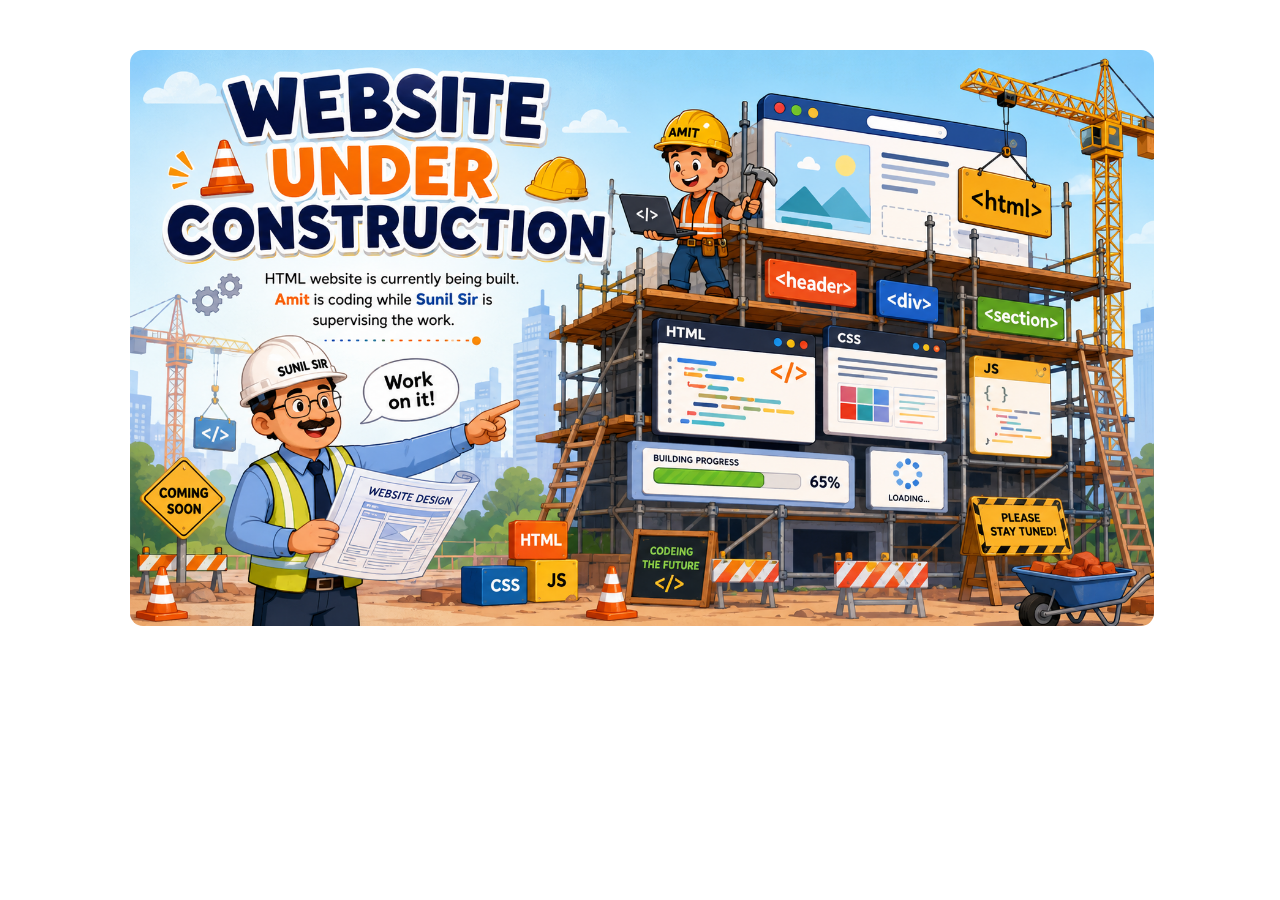
==== index.html @ 1afaa18f "Add files via upload" ====
<!DOCTYPE html>
<html lang="en">
<head>
    <meta charset="UTF-8">
    <meta name="viewport" content="width=device-width, initial-scale=1.0">
    <title>Document</title>
</head>
<style>
    *{
        margin: 0%;
        padding: 0%;
        text-decoration: none;
        box-sizing: border-box;
    }
    img{
        width: 80%;
        margin: 50px 0px 0px 130px;
        border-radius: 13px;
    }
</style>
<img src="images/sunil sar.png" alt="img">
<body>
    
</body>
</html>
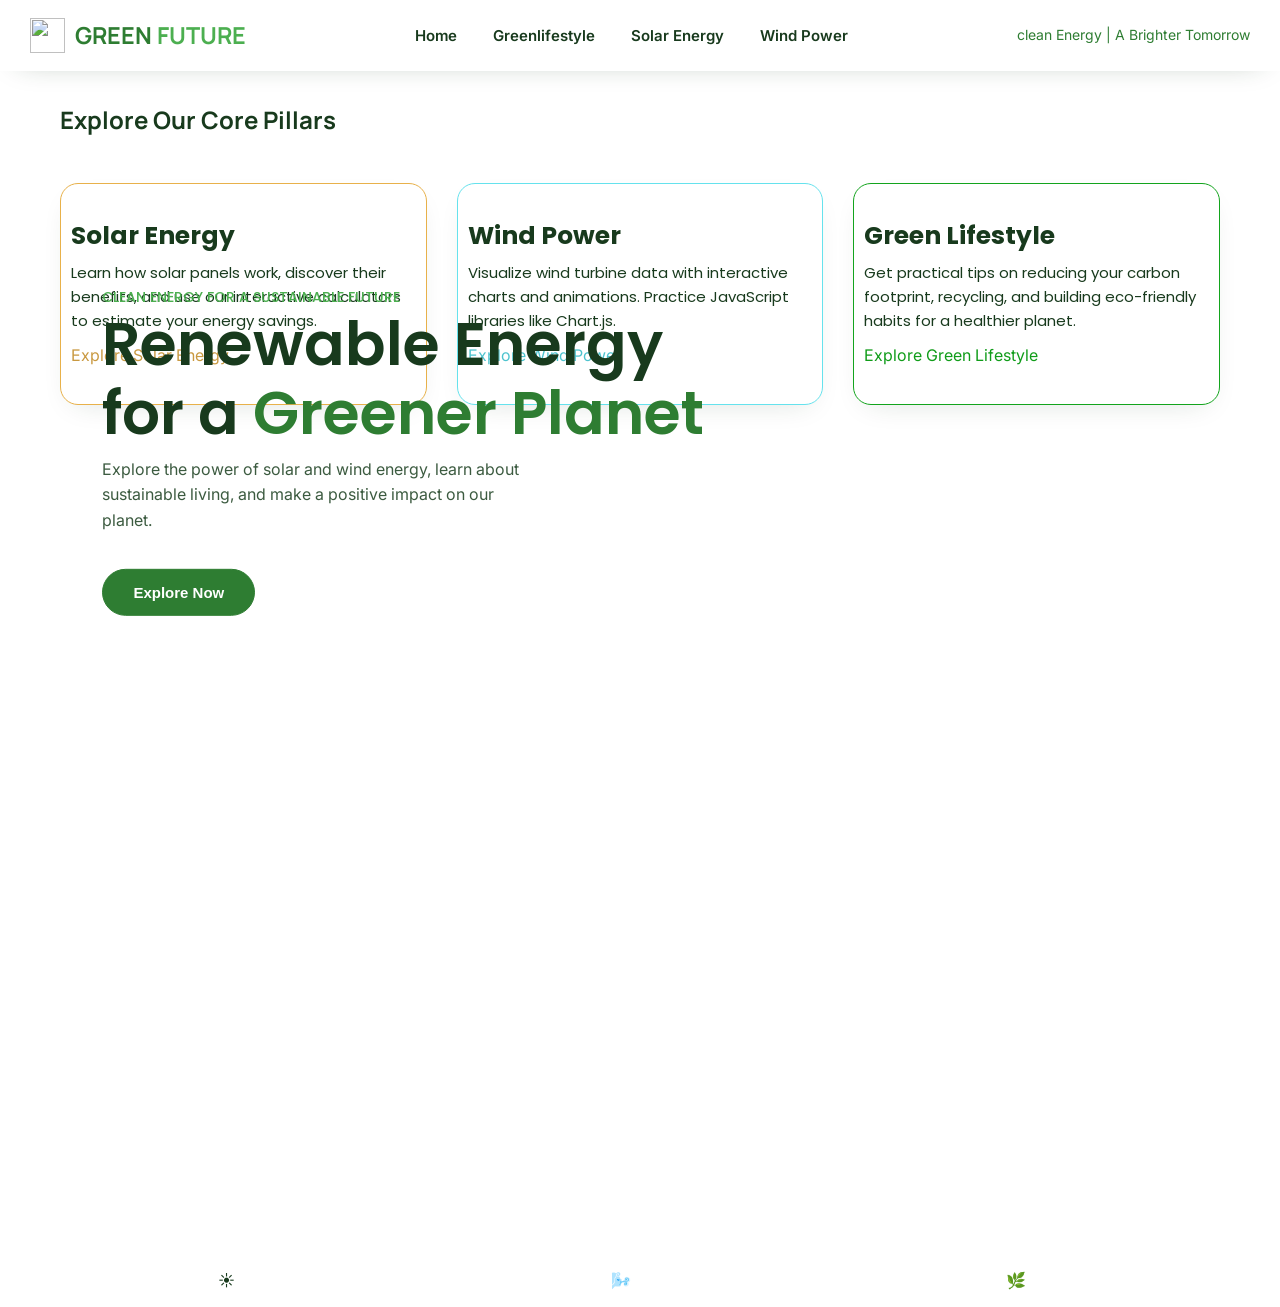
==== commit 50dabf1e: "Add files via upload" ====
--- a/index.html
+++ b/index.html
@@ -4,22 +4,101 @@
     <meta charset="UTF-8">
     <meta name="viewport" content="width=device-width, initial-scale=1.0">
     <title>Document</title>
+
+    <style>
+    
+        </style>
+   
+    <link rel="preconnect" href="https://fonts.googleapis.com">
+<link rel="preconnect" href="https://fonts.gstatic.com" crossorigin>
+<link href="https://fonts.googleapis.com/css2?family=Manrope:wght@200..800&family=Montserrat:ital,wght@0,100..900;1,100..900&family=Open+Sans:ital,wght@0,300..800;1,300..800&family=Poppins:ital,wght@0,100;0,200;0,300;0,400;0,500;0,600;0,700;0,800;0,900;1,100;1,200;1,300;1,400;1,500;1,600;1,700;1,800;1,900&family=Roboto:ital,wght@0,100..900;1,100..900&display=swap" rel="stylesheet">
+   <link href="https://fonts.googleapis.com/css2?family=Manrope:wght@500;600;700;800&family=Playfair+Display:ital,wght@0,500;0,600;0,700;1,500&family=Inter:wght@400;500;600&display=swap"
+       rel="stylesheet">
+    <link rel="stylesheet" href="green.css">
 </head>
-<style>
-    *{
-        margin: 0%;
-        padding: 0%;
-        text-decoration: none;
-        box-sizing: border-box;
-    }
-    img{
-        width: 80%;
-        margin: 50px 0px 0px 130px;
-        border-radius: 13px;
-    }
-</style>
-<img src="images/sunil sar.png" alt="img">
+<header class="bestheader">
+    <nav class="mycutenav">
+        <div class="logo">
+            <img src="images/leaf.png" alt="">
+            <h3 style="color: var(--primary-green);">GREEN <span style="color: var(--leaf-green);">FUTURE</span></h3>
+        </div>
+        <ul class="nav-link">
+            <li><a href="#Home">Home</a></li>
+            <li><a href="#greenlifestyle">Greenlifestyle</a></li>
+            <li><a href="#Solar Energy">Solar Energy</a></li>
+            <li><a href="Wind Power">Wind Power</a></li>
+            
+        </ul>
+
+        <div class="navright">
+            <p>clean Energy | A Brighter Tomorrow</p>
+        </div>
+
+
+    </nav>
+
+</header>
 <body>
+
+    <div class="bestheader">
+        <img src="images/solerand oll.png" alt="">
+        <div class="twoflex">
+            <spen class="sidetext1" style="color: var(--leaf-green);">CLEAN ENERGY FOR A SUSTAINABLE FUTURE</spen>
+            <h1 style="font-family: poppins;">Renewable Energy<br>for a <spen style="color: var(--primary-green);">Greener Planet</spen></h1>
+            <p>Explore the power of solar and wind energy, learn about sustainable living, and make a positive impact on our planet.</p>
+            <div class="twobtn">
+                <a href="#btn"><button class="btn btnoutline" style="background: var(--primary-green); color: #fff; cursor: pointer; ">Explore Now</button></a>
+            </div>
+        </div>
+    </div>
+
+    <section id="amit">
+        <div class="container">
+            <h1>Explore Our Core Pillars</h1>
+            <div class="cards">
+                <div class="card" style=" border: 1.5px solid rgb(232, 177, 74);">
+                    <img src="images/solerand oll.png" alt="">
+                    <div class="cardicon" style="position: absolute; top:1255px; left: 200px;">☀️</div>
+                    <div class="content">
+                        <h3>Solar Energy</h3>
+                         <p>Learn how solar panels work, discover their benefits, and use our interactive calculators to estimate your energy savings.</p>
+
+                         <a style="color:  rgb(201, 153, 65);" href="#soler">Explore Solar Energy</a>
+                    </div>
+
+                </div>
+
+                 <div class="card" style="border: 1.5px solid rgb(101, 226, 237);">
+                    <img src="images/solerand oll.png" alt="">
+                    <div class="cardicon" style="position: absolute; top: 1255px; left: 595px; ">🌬️</div>
+                    <div class="content">
+                        <h3>Wind Power</h3>
+                         <p>Visualize wind turbine data with interactive charts and animations. Practice JavaScript libraries like Chart.js.</p>
+
+                         <a style="color: rgb(77, 195, 206);" href="#Wind">Explore Wind Power</a>
+                    </div>
+
+                </div>
+
+                 <div class="card" style="border: 1.5px solid rgb(19, 164, 29);">
+                    <img src="images/solerand oll.png" alt="">
+                    <div class="cardicon" style="position: absolute; top: 1255px; left: 990px; ">🌿</div>
+                    <div class="content">
+                        <h3>Green Lifestyle</h3>
+                         <p>Get practical tips on reducing your carbon footprint, recycling, and building eco-friendly habits for a healthier planet.</p>
+
+                         <a style="color:  rgb(16, 156, 25);" href="#Green">Explore Green Lifestyle</a>
+                    </div>
+
+                </div>
+
+            </div>
+        </div>
+    </section>
     
 </body>
+
+<footer>
+    
+</footer>
 </html>
--- a/green.css
+++ b/green.css
@@ -0,0 +1,777 @@
+* {
+  
+  margin: 0%;
+  padding: 0%;
+  text-decoration: none;
+  box-sizing: border-box;
+  list-style: none;
+}
+
+html {
+  scroll-behavior: smooth;
+}
+
+body {
+  font-family: 'Inter', sans-serif;
+  color: var(--forest-text);
+  background: var(--white);
+  line-height: 1.6;
+  overflow-x: hidden;
+}
+
+
+:root {
+  --primary-green: #2E7D32;
+  --leaf-green: #4CAF50;
+  --light-sage: #E8F5E9;
+  --mint: #F3FBF4;
+  --earth-beige: #F5F1E8;
+  --forest-text: #183A1D;
+  --accent-lime: #8BC34A;
+  --white: #ffffff;
+  --radius-lg: 20px;
+  --radius-md: 16px;
+  --shadow-soft: 0 20px 45px -20px rgba(24, 58, 29, 0.18);
+  --shadow-soft-sm: 0 10px 30px -15px rgba(24, 58, 29, 0.18);
+}
+
+h1,
+h2,
+h3,
+h4 {
+  font-family: 'Manrope', sans-serif;
+  color: var(--forest-text);
+  line-height: 1.15;
+}
+
+.mycutenav {
+  max-width: 1240px;
+  margin: 0 auto;
+  padding: 0 10px;
+}
+
+.btn {
+  display: inline-flex;
+  align-items: center;
+  gap: 8px;
+  padding: 14px 30px;
+  /* border-radius:100px; */
+  font-weight: 600;
+  font-size: 15px;
+  transition: transform .35s cubic-bezier(.2, .8, .2, 1), box-shadow .35s ease;
+}
+
+.btn-filled {
+  background: var(--primary-green);
+  color: var(--white);
+  box-shadow: 0 14px 30px -12px rgba(46, 125, 50, 0.55);
+}
+
+
+
+
+header {
+  position: fixed;
+
+  top: 0;
+  left: 0;
+  right: 0;
+  z-index: 100;
+  padding: 22px 0;
+  transition: all .4s ease;
+}
+
+header.bestheader {
+  background: rgba(255, 255, 255, 0.75);
+  backdrop-filter: blur(16px);
+  -webkit-backdrop-filter: blur(16px);
+  box-shadow: 0 8px 30px -20px rgba(24, 58, 29, 0.4);
+  padding: 18px 0;
+
+
+}
+
+nav {
+  display: flex;
+  align-items: center;
+  justify-content: space-between;
+}
+
+.logo {
+  display: flex;
+  align-items: center;
+  gap: 10px;
+  font-family: 'Manrope', sans-serif;
+  font-weight: 800;
+  font-size: 20px;
+}
+
+.btn {
+  display: inline-flex;
+  align-items: center;
+  gap: 8px;
+  padding: 14px 30px;
+  border-radius: 100px;
+  border: none;
+  font-weight: 600;
+  font-size: 15px;
+  transition: transform .35s cubic-bezier(.2, .8, .2, 1), box-shadow .35s ease;
+}
+
+.nav-links {
+  display: flex;
+  gap: 36px;
+  font-weight: 600;
+  font-size: 15px;
+}
+
+.icon img {
+  width: 38px;
+  height: 38px;
+  border-radius: 50%;
+  display: flex;
+  align-items: center;
+  justify-content: center;
+  background: var(--light-sage);
+  transition: background .3s ease;
+}
+
+.icon img:hover {
+  background: var(--limeaccent-lime);
+}
+
+.logo img {
+  width: 35px;
+  height: 35px;
+}
+
+.nav-right {
+  display: flex;
+  align-items: center;
+  gap: 18px;
+}
+
+.btnsub {
+  background: var(--primary-green);
+  color: var(--white);
+  padding: 10px 22px;
+  font-size: 14px;
+  border-radius: 100px;
+  font-weight: 600;
+  border: none;
+  box-shadow: 0 14px 30px -12px rgba(46, 125, 50, 0.55);
+  transition: transform .35s cubic-bezier(.2, .8, .2, 1), box-shadow .35s ease;
+}
+
+.btnsub:hover {
+  transform: translateY(-3px);
+  box-shadow: 0 20px 34px -12px rgba(46, 125, 50, 0.6);
+}
+
+.nav-link {
+  display: flex;
+  gap: 36px;
+  font-weight: 600;
+  font-size: 15px;
+}
+
+.nav-link a {
+  position: relative;
+  padding: 4px 0;
+  color: inherit;
+}
+
+.nav-link a::after {
+  content: '';
+  position: absolute;
+  left: 0;
+  bottom: 0;
+  width: 0;
+  height: 2px;
+  background: var(--leaf-green);
+  transition: width .3s ease;
+}
+
+.bodyside {
+  position: relative;
+}
+
+.bodyside img {
+  width: 100%;
+  height: 100%;
+  object-fit: cover;
+}
+
+.twoflex {
+  position: absolute;
+  position: absolute;
+  top: 50%;
+  left: 8%;
+  transform: translateY(-50%);
+  color: white;
+}
+
+.sidetext1 h4 {
+  color: var(--primary-green);
+  font-weight: 700;
+  font-size: 18px;
+  letter-spacing: 0.3px;
+  margin-bottom: 18px;
+}
+
+.twoflex h1 {
+  font-size: clamp(40px, 5vw, 60px);
+  font-family: 'Playfair Display', serif;
+  font-weight: 600;
+  /* max-width: 11ch; */
+  margin-bottom: 9px;
+}
+
+.twoflex p {
+  font-size: 16px;
+  color: #3c5b40;
+  max-width: 42ch;
+  margin-bottom: 36px;
+}
+
+.twobtn {
+  display: flex;
+  gap: 18px;
+  flex-wrap: wrap;
+}
+
+.btnfild {
+  background: var(--primary-green);
+  color: var(--white);
+  box-shadow: 0 14px 30px -12px rgba(46, 125, 50, 0.55);
+
+}
+
+.btnoutline {
+  border: 1.5px solid var(--primary-green);
+  color: var(--primary-green);
+}
+
+.btnfild:hover {
+  transform: translateY(-3px);
+  box-shadow: 0 20px 34px -12px rgba(46, 125, 50, 0.6);
+}
+
+.twodownthree h2 {
+  font-size: clamp(30px, 3.4vw, 42px);
+  margin-bottom: 14px;
+}
+
+.twodownthree p {
+  color: #4a6b4e;
+  font-size: 16.5px;
+}
+
+.btnoutline:hover {
+  transform: translateY(-3px);
+  box-shadow: 0 20px 34px -12px rgba(46, 125, 50, 0.6);
+}
+
+#cartboxin {
+  max-width: 1240px;
+  margin: 0 auto;
+  padding: 0 40px;
+}
+
+#cardfullbox {
+  padding: 110px 0;
+}
+
+.card-grid {
+  display: grid;
+  grid-template-columns: repeat(3, 1fr);
+  gap: 26px;
+}
+
+.car-dbox {
+  border-radius: var(--radius-lg);
+  padding: 34px 30px;
+  transition: transform .4s cubic-bezier(.2, .8, .2, 1), box-shadow .4s ease;
+  /* background-color: #2E7D32; */
+}
+
+.car-dbox:nth-child(odd) {
+  background: var(--light-sage);
+}
+
+.car-dbox:nth-child(even) {
+  background: var(--earth-beige);
+}
+
+.cardicon {
+  width: 52px;
+  height: 52px;
+  border-radius: 14px;
+  background: var(--white);
+  display: flex;
+  align-items: center;
+  justify-content: center;
+  margin-bottom: 20px;
+}
+
+.cardicon img {
+  width: 80%;
+}
+
+.car-dbox h3 {
+  font-size: 19px;
+  margin-bottom: 8px;
+}
+
+.car-dbox p {
+  font-size: 14.5px;
+  color: #4a6b4e;
+}
+
+.car-dbox:hover {
+  transform: translateY(-8px);
+  box-shadow: var(--shadow-soft-sm);
+}
+
+#twodownthree {
+  max-width: 620px;
+  margin: 0 0 56px;
+}
+
+#twodownthree h2 {
+  font-size: clamp(30px, 3.4vw, 42px);
+  margin-bottom: 14px;
+}
+
+#twodownthree p {
+  color: #4a6b4e;
+  font-size: 16.5px;
+}
+
+#mayank {
+  padding: 110px 0;
+  background-color: var(--mint);
+}
+
+.container {
+  max-width: 1240px;
+  margin: 0 auto;
+  padding: 0 40px;
+}
+
+
+.containerhead {
+  max-width: 620px;
+  margin: 0 0 56px;
+}
+
+.containerhead h2 {
+  font-family: 'Playfair Display', serif;
+  font-style: italic;
+  font-weight: 500;
+  font-size: clamp(30px, 3.4vw, 42px);
+  margin-bottom: 14px;
+}
+
+.containerhead p {
+  color: #4a6b4e;
+  font-size: 16.5px;
+}
+
+.bigbox {
+  display: grid;
+  grid-template-columns: repeat(3, 1fr);
+  gap: 30px;
+}
+
+.smallboxs {
+  border-radius: var(--radius-lg);
+  overflow: hidden;
+  background: var(--white);
+  box-shadow: var(--shadow-soft-sm);
+  transition: box-shadow .4s ease;
+}
+
+.smallboxs:hover {
+  box-shadow: var(--shadow-soft);
+}
+
+.blog-temp {
+  height: 190px;
+  position: relative;
+  overflow: hidden;
+}
+
+.fill {
+  background: linear-gradient(140deg, #2E7D32, #4CAF50);
+  position: absolute;
+  inset: 0;
+}
+
+.badge {
+  position: absolute;
+  top: 16px;
+  left: 16px;
+  background: rgba(255, 255, 255, 0.9);
+  color: var(--primary-green);
+  font-size: 12px;
+  font-weight: 700;
+  padding: 6px 14px;
+  border-radius: 100px;
+  backdrop-filter: blur(4px);
+}
+
+.blogbody {
+  padding: 26px 26px 28px;
+}
+
+.blogmeta {
+  display: flex;
+  gap: 14px;
+  font-size: 13px;
+  color: #6d8a70;
+  margin-bottom: 12px;
+}
+
+.blogbody h3 {
+  font-size: 20px;
+  margin-bottom: 10px;
+  font-family: 'Playfair Display', serif;
+  font-weight: 600;
+}
+
+.blogbody p {
+  font-size: 14.5px;
+  color: #4a6b4e;
+  margin-bottom: 18px;
+}
+
+.read-more {
+  font-weight: 700;
+  font-size: 14px;
+  color: var(--primary-green);
+  position: relative;
+  display: inline-block;
+}
+
+.read-more::after {
+  content: '';
+  position: absolute;
+  left: 0;
+  bottom: -4px;
+  width: 100%;
+  height: 2px;
+  background: var(--leaf-green);
+  transform: scaleX(0);
+  transform-origin: left;
+  transition: transform .35s ease;
+}
+
+.smallboxs:hover .read-more::after {
+  transform: scaleX(1);
+}
+
+
+.footprint {
+  background: var(--light-sage);
+  border-radius: 44px;
+  padding: 80px;
+  display: grid;
+  grid-template-columns: 0.9fr 1.1fr;
+  gap: 60px;
+  align-items: center;
+}
+
+.illustration img {
+  height: 360px;
+  display: flex;
+  align-items: center;
+  justify-content: center;
+}
+
+.sectionhead {
+  max-width: 620px;
+  margin: 0 0 56px;
+}
+
+.sectionhead h2 {
+  font-size: clamp(30px, 3.4vw, 42px);
+  margin-bottom: 14px;
+}
+
+.sectionhead p {
+  color: #4a6b4e;
+  font-size: 16.5px;
+}
+
+.tipslist {
+  display: grid;
+  grid-template-columns: 1fr 1fr;
+  gap: 18px;
+}
+
+.tipscard {
+  background: var(--white);
+  border-radius: var(--radius-md);
+  padding: 20px 22px;
+  display: flex;
+  align-items: center;
+  gap: 14px;
+  font-weight: 600;
+  font-size: 15px;
+}
+
+.tipsicon img {
+  width: 38px;
+  height: 38px;
+  padding: 10px;
+  border-radius: 10px;
+  background: var(--light-sage);
+  display: flex;
+  align-items: center;
+  justify-content: center;
+  flex-shrink: 0;
+}
+
+
+.startsection {
+  background: linear-gradient(135deg, #EAF6E9, #F3FBF4 60%);
+  border-radius: 44px;
+  padding: 70px 60px;
+}
+
+.startgrid {
+  display: grid;
+  grid-template-columns: repeat(4, 1fr);
+  gap: 0;
+}
+
+.stat {
+  text-align: center;
+  padding: 0 20px;
+  border-right: 1px solid rgba(24, 58, 29, 0.1);
+}
+
+.startnum {
+  font-family: 'Manrope', sans-serif;
+  font-weight: 800;
+  font-size: clamp(34px, 4vw, 48px);
+  color: var(--primary-green);
+}
+
+.statlabel {
+  font-size: 14.5px;
+  color: #4a6b4e;
+  margin-top: 6px;
+  font-weight: 600;
+}
+
+
+.section-head .centerr{
+  margin-inline: auto;
+  text-align: center;
+ 
+}
+
+.section-head {
+  text-align: center;
+   max-width: 620px;
+    margin: 0 0 56px 250px;
+}
+.section-head h2{
+  font-size: clamp(30px, 3.4vw, 42px);
+  margin-bottom: 14px;
+}
+
+.section-head p{
+  color: #4a6b4e;
+  font-size: 16.5px;
+}
+
+.staps {
+  display: grid;
+  grid-template-columns: repeat(4, 1fr);
+  gap: 0;
+  position: relative;
+}
+
+.stap {
+  text-align: left;
+  padding: 0 26px;
+  position: relative;
+}
+
+.stapnum {
+  font-family: 'Playfair Display', serif;
+  font-style: italic;
+  font-size: 38px;
+  color: var(--accent-lime);
+  margin-bottom: 14px;
+}
+
+.stapnum h3 {
+  font-size: 18px;
+  margin-bottom: 8px;
+}
+
+.stapnum p {
+  font-size: 14px;
+  color: #4a6b4e;
+}
+
+.step-connector {
+    position: absolute;
+    top: 10px;
+
+    width: 100%;
+    border-top: 2px dotted #b9d8bb;
+    z-index: 0;
+}
+
+#sectionpad{
+  padding: 110px 0px;
+  background: var(--earth-beige);
+}
+.containe{
+  /* max-width: 1240px;
+  padding: 0px 40px;
+  margin: auto; */
+
+}
+.gallary{
+
+    padding: 0 5%;
+    display: flex;
+    gap: 20px;
+    justify-content: center;
+}
+.gallerycolom{
+      align-items: center;
+    display: flex;
+    flex-direction: column;
+    gap:20px;
+    width: 100%;
+}
+.gallerypic{
+      width: 100%;
+    border-radius: 10px;
+}
+img{
+  overflow-clip-margin: content-box;
+    overflow: clip;
+}
+.contect{
+      background: var(--forest-text);
+    border-radius: 44px;
+    padding: 90px 60px;
+    text-align: center;
+    position: relative;
+    overflow: hidden;
+    color: var(--white);
+}
+.contect h2{
+      color: var(--white);
+    font-size: clamp(28px, 3.6vw, 40px);
+    font-family: 'Playfair Display', serif;
+    font-weight: 600;
+    margin-bottom: 16px;
+}
+.contect p{
+      color: #c9dfc9;
+    max-width: 480px;
+    margin: 0 auto 34px;
+}
+.conbtn{
+  display: flex;
+    justify-content: center;
+    gap: 12px;
+    max-width: 460px;
+    margin: 0 auto;
+}
+.conbtn input {
+    flex: 1;
+    padding: 15px 22px;
+    border-radius: 100px;
+    border: none;
+    font-family: inherit;
+    font-size: 15px;
+}
+
+.conbtn button {
+    background: linear-gradient(120deg, var(--leaf-green), var(--accent-lime));
+    color: #fff;
+    font-weight: 700;
+    padding: 15px 28px;
+    border-radius: 100px;
+    white-space: nowrap;
+} 
+
+/* indexhomepage */
+
+.navright p{
+  color: var(--primary-green);
+  font-size: 14px;
+}
+.sidetext1{
+  font-size: 14px;
+  font-family: poppins;
+  font-weight: 500;
+
+}
+
+.cards{
+      display: grid;
+    grid-template-columns: repeat(3, 1fr);
+    gap: 30px;
+}
+.container{
+  max-width: 1240px;
+    margin: 0px auto;
+    padding: 0px 40px;
+}
+
+#amit{
+      background-color: #fff;
+    padding: 80px 0px;
+}
+
+.card{
+    overflow: hidden;
+    padding-bottom: 26px;
+    border-radius: 18px;
+     background: var(--white);
+    box-shadow: var(--shadow-soft-sm);
+    transition: box-shadow .4s ease;
+    /* transition: box-shadow .2s ease; */
+}
+.card:hover{
+  box-shadow: var(--shadow-soft);
+}
+.cards{
+  margin-top: 50px;
+}
+
+.card img{
+  width: 100%;
+  padding: 10px;
+  border-radius: 18px;
+  position: relative;
+ 
+}
+.content{
+  padding: 10px;
+}
+.content h3{
+  font-family: poppins;
+  font-size: 25px;
+  font-weight: 610;
+  margin-bottom: 10px;
+}
+.content p{
+  font-family: poppins;
+  font-size: 15px;
+  margin-bottom: 10px;
+}
+.content a{
+  color: var(--primary-green);
+}
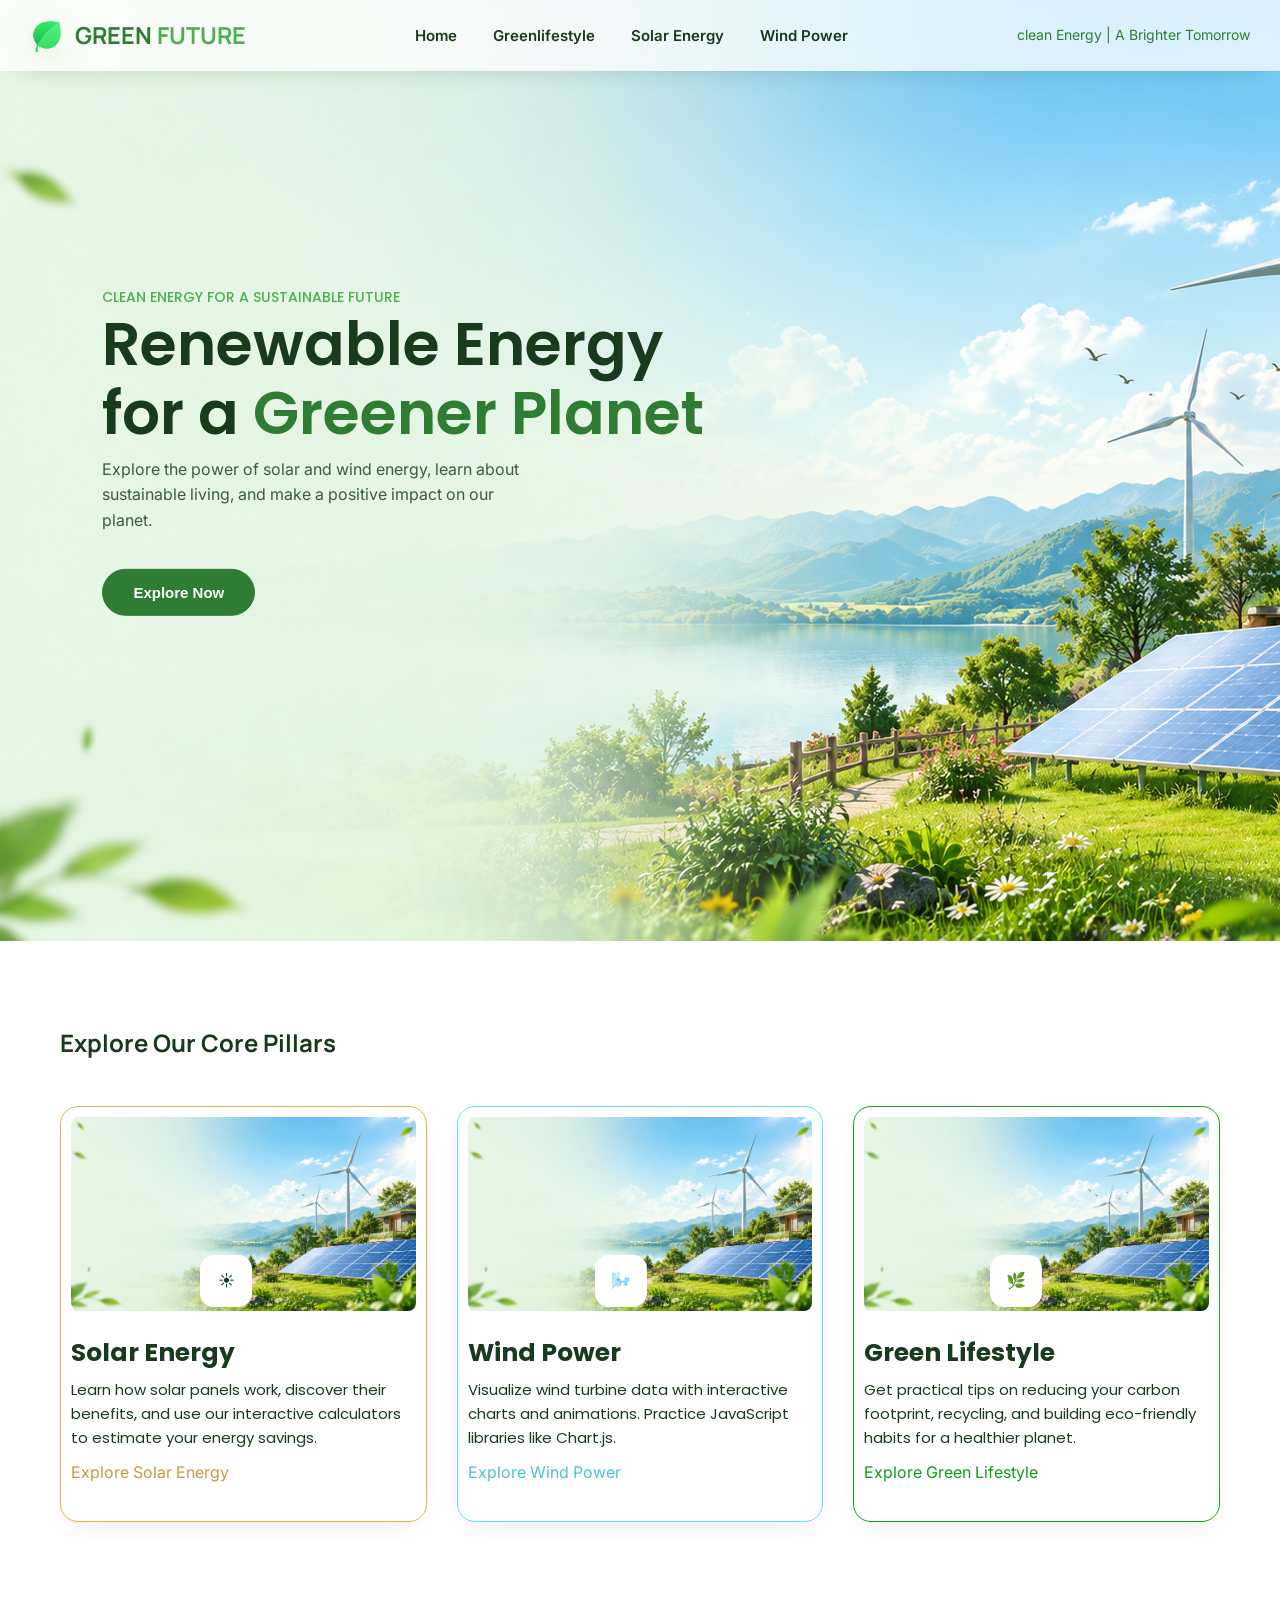
==== commit 39b0c9b7: "Add files via upload" ====
--- a/index.html
+++ b/index.html
@@ -6,6 +6,785 @@
     <title>Document</title>
 
     <style>
+
+        * {
+  
+  margin: 0%;
+  padding: 0%;
+  text-decoration: none;
+  box-sizing: border-box;
+  list-style: none;
+}
+
+html {
+  scroll-behavior: smooth;
+}
+
+body {
+  font-family: 'Inter', sans-serif;
+  color: var(--forest-text);
+  background: var(--white);
+  line-height: 1.6;
+  overflow-x: hidden;
+}
+
+
+:root {
+  --primary-green: #2E7D32;
+  --leaf-green: #4CAF50;
+  --light-sage: #E8F5E9;
+  --mint: #F3FBF4;
+  --earth-beige: #F5F1E8;
+  --forest-text: #183A1D;
+  --accent-lime: #8BC34A;
+  --white: #ffffff;
+  --radius-lg: 20px;
+  --radius-md: 16px;
+  --shadow-soft: 0 20px 45px -20px rgba(24, 58, 29, 0.18);
+  --shadow-soft-sm: 0 10px 30px -15px rgba(24, 58, 29, 0.18);
+}
+
+h1,
+h2,
+h3,
+h4 {
+  font-family: 'Manrope', sans-serif;
+  color: var(--forest-text);
+  line-height: 1.15;
+}
+
+.mycutenav {
+  max-width: 1240px;
+  margin: 0 auto;
+  padding: 0 10px;
+}
+
+.btn {
+  display: inline-flex;
+  align-items: center;
+  gap: 8px;
+  padding: 14px 30px;
+  /* border-radius:100px; */
+  font-weight: 600;
+  font-size: 15px;
+  transition: transform .35s cubic-bezier(.2, .8, .2, 1), box-shadow .35s ease;
+}
+
+.btn-filled {
+  background: var(--primary-green);
+  color: var(--white);
+  box-shadow: 0 14px 30px -12px rgba(46, 125, 50, 0.55);
+}
+
+
+
+
+header {
+  position: fixed;
+
+  top: 0;
+  left: 0;
+  right: 0;
+  z-index: 100;
+  padding: 22px 0;
+  transition: all .4s ease;
+}
+
+header.bestheader {
+  background: rgba(255, 255, 255, 0.75);
+  backdrop-filter: blur(16px);
+  -webkit-backdrop-filter: blur(16px);
+  box-shadow: 0 8px 30px -20px rgba(24, 58, 29, 0.4);
+  padding: 18px 0;
+
+
+}
+
+nav {
+  display: flex;
+  align-items: center;
+  justify-content: space-between;
+}
+
+.logo {
+  display: flex;
+  align-items: center;
+  gap: 10px;
+  font-family: 'Manrope', sans-serif;
+  font-weight: 800;
+  font-size: 20px;
+}
+
+.btn {
+  display: inline-flex;
+  align-items: center;
+  gap: 8px;
+  padding: 14px 30px;
+  border-radius: 100px;
+  border: none;
+  font-weight: 600;
+  font-size: 15px;
+  transition: transform .35s cubic-bezier(.2, .8, .2, 1), box-shadow .35s ease;
+}
+
+.nav-links {
+  display: flex;
+  gap: 36px;
+  font-weight: 600;
+  font-size: 15px;
+}
+
+.icon img {
+  width: 38px;
+  height: 38px;
+  border-radius: 50%;
+  display: flex;
+  align-items: center;
+  justify-content: center;
+  background: var(--light-sage);
+  transition: background .3s ease;
+}
+
+.icon img:hover {
+  background: var(--limeaccent-lime);
+}
+
+.logo img {
+  width: 35px;
+  height: 35px;
+}
+
+.nav-right {
+  display: flex;
+  align-items: center;
+  gap: 18px;
+}
+
+.btnsub {
+  background: var(--primary-green);
+  color: var(--white);
+  padding: 10px 22px;
+  font-size: 14px;
+  border-radius: 100px;
+  font-weight: 600;
+  border: none;
+  box-shadow: 0 14px 30px -12px rgba(46, 125, 50, 0.55);
+  transition: transform .35s cubic-bezier(.2, .8, .2, 1), box-shadow .35s ease;
+}
+
+.btnsub:hover {
+  transform: translateY(-3px);
+  box-shadow: 0 20px 34px -12px rgba(46, 125, 50, 0.6);
+}
+
+.nav-link {
+  display: flex;
+  gap: 36px;
+  font-weight: 600;
+  font-size: 15px;
+}
+
+.nav-link a {
+  position: relative;
+  padding: 4px 0;
+  color: inherit;
+}
+
+.nav-link a::after {
+  content: '';
+  position: absolute;
+  left: 0;
+  bottom: 0;
+  width: 0;
+  height: 2px;
+  background: var(--leaf-green);
+  transition: width .3s ease;
+}
+
+.bodyside {
+  position: relative;
+}
+
+.bodyside img {
+  width: 100%;
+  height: 100%;
+  object-fit: cover;
+}
+
+.twoflex {
+  position: absolute;
+  position: absolute;
+  top: 50%;
+  left: 8%;
+  transform: translateY(-50%);
+  color: white;
+}
+
+.sidetext1 h4 {
+  color: var(--primary-green);
+  font-weight: 700;
+  font-size: 18px;
+  letter-spacing: 0.3px;
+  margin-bottom: 18px;
+}
+
+.twoflex h1 {
+  font-size: clamp(40px, 5vw, 60px);
+  font-family: 'Playfair Display', serif;
+  font-weight: 600;
+  /* max-width: 11ch; */
+  margin-bottom: 9px;
+}
+
+.twoflex p {
+  font-size: 16px;
+  color: #3c5b40;
+  max-width: 42ch;
+  margin-bottom: 36px;
+}
+
+.twobtn {
+  display: flex;
+  gap: 18px;
+  flex-wrap: wrap;
+}
+
+.btnfild {
+  background: var(--primary-green);
+  color: var(--white);
+  box-shadow: 0 14px 30px -12px rgba(46, 125, 50, 0.55);
+
+}
+
+.btnoutline {
+  border: 1.5px solid var(--primary-green);
+  color: var(--primary-green);
+}
+
+.btnfild:hover {
+  transform: translateY(-3px);
+  box-shadow: 0 20px 34px -12px rgba(46, 125, 50, 0.6);
+}
+
+.twodownthree h2 {
+  font-size: clamp(30px, 3.4vw, 42px);
+  margin-bottom: 14px;
+}
+
+.twodownthree p {
+  color: #4a6b4e;
+  font-size: 16.5px;
+}
+
+.btnoutline:hover {
+  transform: translateY(-3px);
+  box-shadow: 0 20px 34px -12px rgba(46, 125, 50, 0.6);
+}
+
+#cartboxin {
+  max-width: 1240px;
+  margin: 0 auto;
+  padding: 0 40px;
+}
+
+#cardfullbox {
+  padding: 110px 0;
+}
+
+.card-grid {
+  display: grid;
+  grid-template-columns: repeat(3, 1fr);
+  gap: 26px;
+}
+
+.car-dbox {
+  border-radius: var(--radius-lg);
+  padding: 34px 30px;
+  transition: transform .4s cubic-bezier(.2, .8, .2, 1), box-shadow .4s ease;
+  /* background-color: #2E7D32; */
+}
+
+.car-dbox:nth-child(odd) {
+  background: var(--light-sage);
+}
+
+.car-dbox:nth-child(even) {
+  background: var(--earth-beige);
+}
+
+.cardicon {
+  width: 52px;
+  height: 52px;
+  border-radius: 14px;
+  background: var(--white);
+  display: flex;
+  align-items: center;
+  justify-content: center;
+  margin-bottom: 20px;
+}
+
+.cardicon img {
+  width: 80%;
+}
+
+.car-dbox h3 {
+  font-size: 19px;
+  margin-bottom: 8px;
+}
+
+.car-dbox p {
+  font-size: 14.5px;
+  color: #4a6b4e;
+}
+
+.car-dbox:hover {
+  transform: translateY(-8px);
+  box-shadow: var(--shadow-soft-sm);
+}
+
+#twodownthree {
+  max-width: 620px;
+  margin: 0 0 56px;
+}
+
+#twodownthree h2 {
+  font-size: clamp(30px, 3.4vw, 42px);
+  margin-bottom: 14px;
+}
+
+#twodownthree p {
+  color: #4a6b4e;
+  font-size: 16.5px;
+}
+
+#mayank {
+  padding: 110px 0;
+  background-color: var(--mint);
+}
+
+.container {
+  max-width: 1240px;
+  margin: 0 auto;
+  padding: 0 40px;
+}
+
+
+.containerhead {
+  max-width: 620px;
+  margin: 0 0 56px;
+}
+
+.containerhead h2 {
+  font-family: 'Playfair Display', serif;
+  font-style: italic;
+  font-weight: 500;
+  font-size: clamp(30px, 3.4vw, 42px);
+  margin-bottom: 14px;
+}
+
+.containerhead p {
+  color: #4a6b4e;
+  font-size: 16.5px;
+}
+
+.bigbox {
+  display: grid;
+  grid-template-columns: repeat(3, 1fr);
+  gap: 30px;
+}
+
+.smallboxs {
+  border-radius: var(--radius-lg);
+  overflow: hidden;
+  background: var(--white);
+  box-shadow: var(--shadow-soft-sm);
+  transition: box-shadow .4s ease;
+}
+
+.smallboxs:hover {
+  box-shadow: var(--shadow-soft);
+}
+
+.blog-temp {
+  height: 190px;
+  position: relative;
+  overflow: hidden;
+}
+
+.fill {
+  background: linear-gradient(140deg, #2E7D32, #4CAF50);
+  position: absolute;
+  inset: 0;
+}
+
+.badge {
+  position: absolute;
+  top: 16px;
+  left: 16px;
+  background: rgba(255, 255, 255, 0.9);
+  color: var(--primary-green);
+  font-size: 12px;
+  font-weight: 700;
+  padding: 6px 14px;
+  border-radius: 100px;
+  backdrop-filter: blur(4px);
+}
+
+.blogbody {
+  padding: 26px 26px 28px;
+}
+
+.blogmeta {
+  display: flex;
+  gap: 14px;
+  font-size: 13px;
+  color: #6d8a70;
+  margin-bottom: 12px;
+}
+
+.blogbody h3 {
+  font-size: 20px;
+  margin-bottom: 10px;
+  font-family: 'Playfair Display', serif;
+  font-weight: 600;
+}
+
+.blogbody p {
+  font-size: 14.5px;
+  color: #4a6b4e;
+  margin-bottom: 18px;
+}
+
+.read-more {
+  font-weight: 700;
+  font-size: 14px;
+  color: var(--primary-green);
+  position: relative;
+  display: inline-block;
+}
+
+.read-more::after {
+  content: '';
+  position: absolute;
+  left: 0;
+  bottom: -4px;
+  width: 100%;
+  height: 2px;
+  background: var(--leaf-green);
+  transform: scaleX(0);
+  transform-origin: left;
+  transition: transform .35s ease;
+}
+
+.smallboxs:hover .read-more::after {
+  transform: scaleX(1);
+}
+
+
+.footprint {
+  background: var(--light-sage);
+  border-radius: 44px;
+  padding: 80px;
+  display: grid;
+  grid-template-columns: 0.9fr 1.1fr;
+  gap: 60px;
+  align-items: center;
+}
+
+.illustration img {
+  height: 360px;
+  display: flex;
+  align-items: center;
+  justify-content: center;
+}
+
+.sectionhead {
+  max-width: 620px;
+  margin: 0 0 56px;
+}
+
+.sectionhead h2 {
+  font-size: clamp(30px, 3.4vw, 42px);
+  margin-bottom: 14px;
+}
+
+.sectionhead p {
+  color: #4a6b4e;
+  font-size: 16.5px;
+}
+
+.tipslist {
+  display: grid;
+  grid-template-columns: 1fr 1fr;
+  gap: 18px;
+}
+
+.tipscard {
+  background: var(--white);
+  border-radius: var(--radius-md);
+  padding: 20px 22px;
+  display: flex;
+  align-items: center;
+  gap: 14px;
+  font-weight: 600;
+  font-size: 15px;
+}
+
+.tipsicon img {
+  width: 38px;
+  height: 38px;
+  padding: 10px;
+  border-radius: 10px;
+  background: var(--light-sage);
+  display: flex;
+  align-items: center;
+  justify-content: center;
+  flex-shrink: 0;
+}
+
+
+.startsection {
+  background: linear-gradient(135deg, #EAF6E9, #F3FBF4 60%);
+  border-radius: 44px;
+  padding: 70px 60px;
+}
+
+.startgrid {
+  display: grid;
+  grid-template-columns: repeat(4, 1fr);
+  gap: 0;
+}
+
+.stat {
+  text-align: center;
+  padding: 0 20px;
+  border-right: 1px solid rgba(24, 58, 29, 0.1);
+}
+
+.startnum {
+  font-family: 'Manrope', sans-serif;
+  font-weight: 800;
+  font-size: clamp(34px, 4vw, 48px);
+  color: var(--primary-green);
+}
+
+.statlabel {
+  font-size: 14.5px;
+  color: #4a6b4e;
+  margin-top: 6px;
+  font-weight: 600;
+}
+
+
+.section-head .centerr{
+  margin-inline: auto;
+  text-align: center;
+ 
+}
+
+.section-head {
+  text-align: center;
+   max-width: 620px;
+    margin: 0 0 56px 250px;
+}
+.section-head h2{
+  font-size: clamp(30px, 3.4vw, 42px);
+  margin-bottom: 14px;
+}
+
+.section-head p{
+  color: #4a6b4e;
+  font-size: 16.5px;
+}
+
+.staps {
+  display: grid;
+  grid-template-columns: repeat(4, 1fr);
+  gap: 0;
+  position: relative;
+}
+
+.stap {
+  text-align: left;
+  padding: 0 26px;
+  position: relative;
+}
+
+.stapnum {
+  font-family: 'Playfair Display', serif;
+  font-style: italic;
+  font-size: 38px;
+  color: var(--accent-lime);
+  margin-bottom: 14px;
+}
+
+.stapnum h3 {
+  font-size: 18px;
+  margin-bottom: 8px;
+}
+
+.stapnum p {
+  font-size: 14px;
+  color: #4a6b4e;
+}
+
+.step-connector {
+    position: absolute;
+    top: 10px;
+
+    width: 100%;
+    border-top: 2px dotted #b9d8bb;
+    z-index: 0;
+}
+
+#sectionpad{
+  padding: 110px 0px;
+  background: var(--earth-beige);
+}
+.containe{
+  /* max-width: 1240px;
+  padding: 0px 40px;
+  margin: auto; */
+
+}
+.gallary{
+
+    padding: 0 5%;
+    display: flex;
+    gap: 20px;
+    justify-content: center;
+}
+.gallerycolom{
+      align-items: center;
+    display: flex;
+    flex-direction: column;
+    gap:20px;
+    width: 100%;
+}
+.gallerypic{
+      width: 100%;
+    border-radius: 10px;
+}
+img{
+  overflow-clip-margin: content-box;
+    overflow: clip;
+}
+.contect{
+      background: var(--forest-text);
+    border-radius: 44px;
+    padding: 90px 60px;
+    text-align: center;
+    position: relative;
+    overflow: hidden;
+    color: var(--white);
+}
+.contect h2{
+      color: var(--white);
+    font-size: clamp(28px, 3.6vw, 40px);
+    font-family: 'Playfair Display', serif;
+    font-weight: 600;
+    margin-bottom: 16px;
+}
+.contect p{
+      color: #c9dfc9;
+    max-width: 480px;
+    margin: 0 auto 34px;
+}
+.conbtn{
+  display: flex;
+    justify-content: center;
+    gap: 12px;
+    max-width: 460px;
+    margin: 0 auto;
+}
+.conbtn input {
+    flex: 1;
+    padding: 15px 22px;
+    border-radius: 100px;
+    border: none;
+    font-family: inherit;
+    font-size: 15px;
+}
+
+.conbtn button {
+    background: linear-gradient(120deg, var(--leaf-green), var(--accent-lime));
+    color: #fff;
+    font-weight: 700;
+    padding: 15px 28px;
+    border-radius: 100px;
+    white-space: nowrap;
+} 
+
+/* indexhomepage */
+
+.navright p{
+  color: var(--primary-green);
+  font-size: 14px;
+}
+.sidetext1{
+  font-size: 14px;
+  font-family: poppins;
+  font-weight: 500;
+
+}
+
+.cards{
+      display: grid;
+    grid-template-columns: repeat(3, 1fr);
+    gap: 30px;
+}
+.container{
+  max-width: 1240px;
+    margin: 0px auto;
+    padding: 0px 40px;
+}
+
+#amit{
+      background-color: #fff;
+    padding: 80px 0px;
+}
+
+.card{
+    overflow: hidden;
+    padding-bottom: 26px;
+    border-radius: 18px;
+     background: var(--white);
+    box-shadow: var(--shadow-soft-sm);
+    transition: box-shadow .4s ease;
+    /* transition: box-shadow .2s ease; */
+}
+.card:hover{
+  box-shadow: var(--shadow-soft);
+}
+.cards{
+  margin-top: 50px;
+}
+
+.card img{
+  width: 100%;
+  padding: 10px;
+  border-radius: 18px;
+  position: relative;
+ 
+}
+.content{
+  padding: 10px;
+}
+.content h3{
+  font-family: poppins;
+  font-size: 25px;
+  font-weight: 610;
+  margin-bottom: 10px;
+}
+.content p{
+  font-family: poppins;
+  font-size: 15px;
+  margin-bottom: 10px;
+}
+.content a{
+  color: var(--primary-green);
+}
+
     
         </style>
    
@@ -14,7 +793,7 @@
 <link href="https://fonts.googleapis.com/css2?family=Manrope:wght@200..800&family=Montserrat:ital,wght@0,100..900;1,100..900&family=Open+Sans:ital,wght@0,300..800;1,300..800&family=Poppins:ital,wght@0,100;0,200;0,300;0,400;0,500;0,600;0,700;0,800;0,900;1,100;1,200;1,300;1,400;1,500;1,600;1,700;1,800;1,900&family=Roboto:ital,wght@0,100..900;1,100..900&display=swap" rel="stylesheet">
    <link href="https://fonts.googleapis.com/css2?family=Manrope:wght@500;600;700;800&family=Playfair+Display:ital,wght@0,500;0,600;0,700;1,500&family=Inter:wght@400;500;600&display=swap"
        rel="stylesheet">
-    <link rel="stylesheet" href="green.css">
+    <!-- <link rel="stylesheet" href="green.css"> -->
 </head>
 <header class="bestheader">
     <nav class="mycutenav">
@@ -22,11 +801,11 @@
             <img src="images/leaf.png" alt="">
             <h3 style="color: var(--primary-green);">GREEN <span style="color: var(--leaf-green);">FUTURE</span></h3>
         </div>
-        <ul class="nav-link">
+        <ul class="nav-link"> 
             <li><a href="#Home">Home</a></li>
-            <li><a href="#greenlifestyle">Greenlifestyle</a></li>
-            <li><a href="#Solar Energy">Solar Energy</a></li>
-            <li><a href="Wind Power">Wind Power</a></li>
+            <li><a href="green.html">Greenlifestyle</a></li>
+            <li><a href="soler.html">Solar Energy</a></li>
+            <li><a href="windPower.html">Wind Power</a></li>
             
         </ul>
 
@@ -63,7 +842,7 @@
                         <h3>Solar Energy</h3>
                          <p>Learn how solar panels work, discover their benefits, and use our interactive calculators to estimate your energy savings.</p>
 
-                         <a style="color:  rgb(201, 153, 65);" href="#soler">Explore Solar Energy</a>
+                         <a style="color:  rgb(201, 153, 65);" href="soler.html">Explore Solar Energy</a>
                     </div>
 
                 </div>
@@ -75,7 +854,7 @@
                         <h3>Wind Power</h3>
                          <p>Visualize wind turbine data with interactive charts and animations. Practice JavaScript libraries like Chart.js.</p>
 
-                         <a style="color: rgb(77, 195, 206);" href="#Wind">Explore Wind Power</a>
+                         <a style="color: rgb(77, 195, 206);" href="windPower.html">Explore Wind Power</a>
                     </div>
 
                 </div>
@@ -87,7 +866,7 @@
                         <h3>Green Lifestyle</h3>
                          <p>Get practical tips on reducing your carbon footprint, recycling, and building eco-friendly habits for a healthier planet.</p>
 
-                         <a style="color:  rgb(16, 156, 25);" href="#Green">Explore Green Lifestyle</a>
+                         <a style="color:  rgb(16, 156, 25);" href="green.html">Explore Green Lifestyle</a>
                     </div>
 
                 </div>
